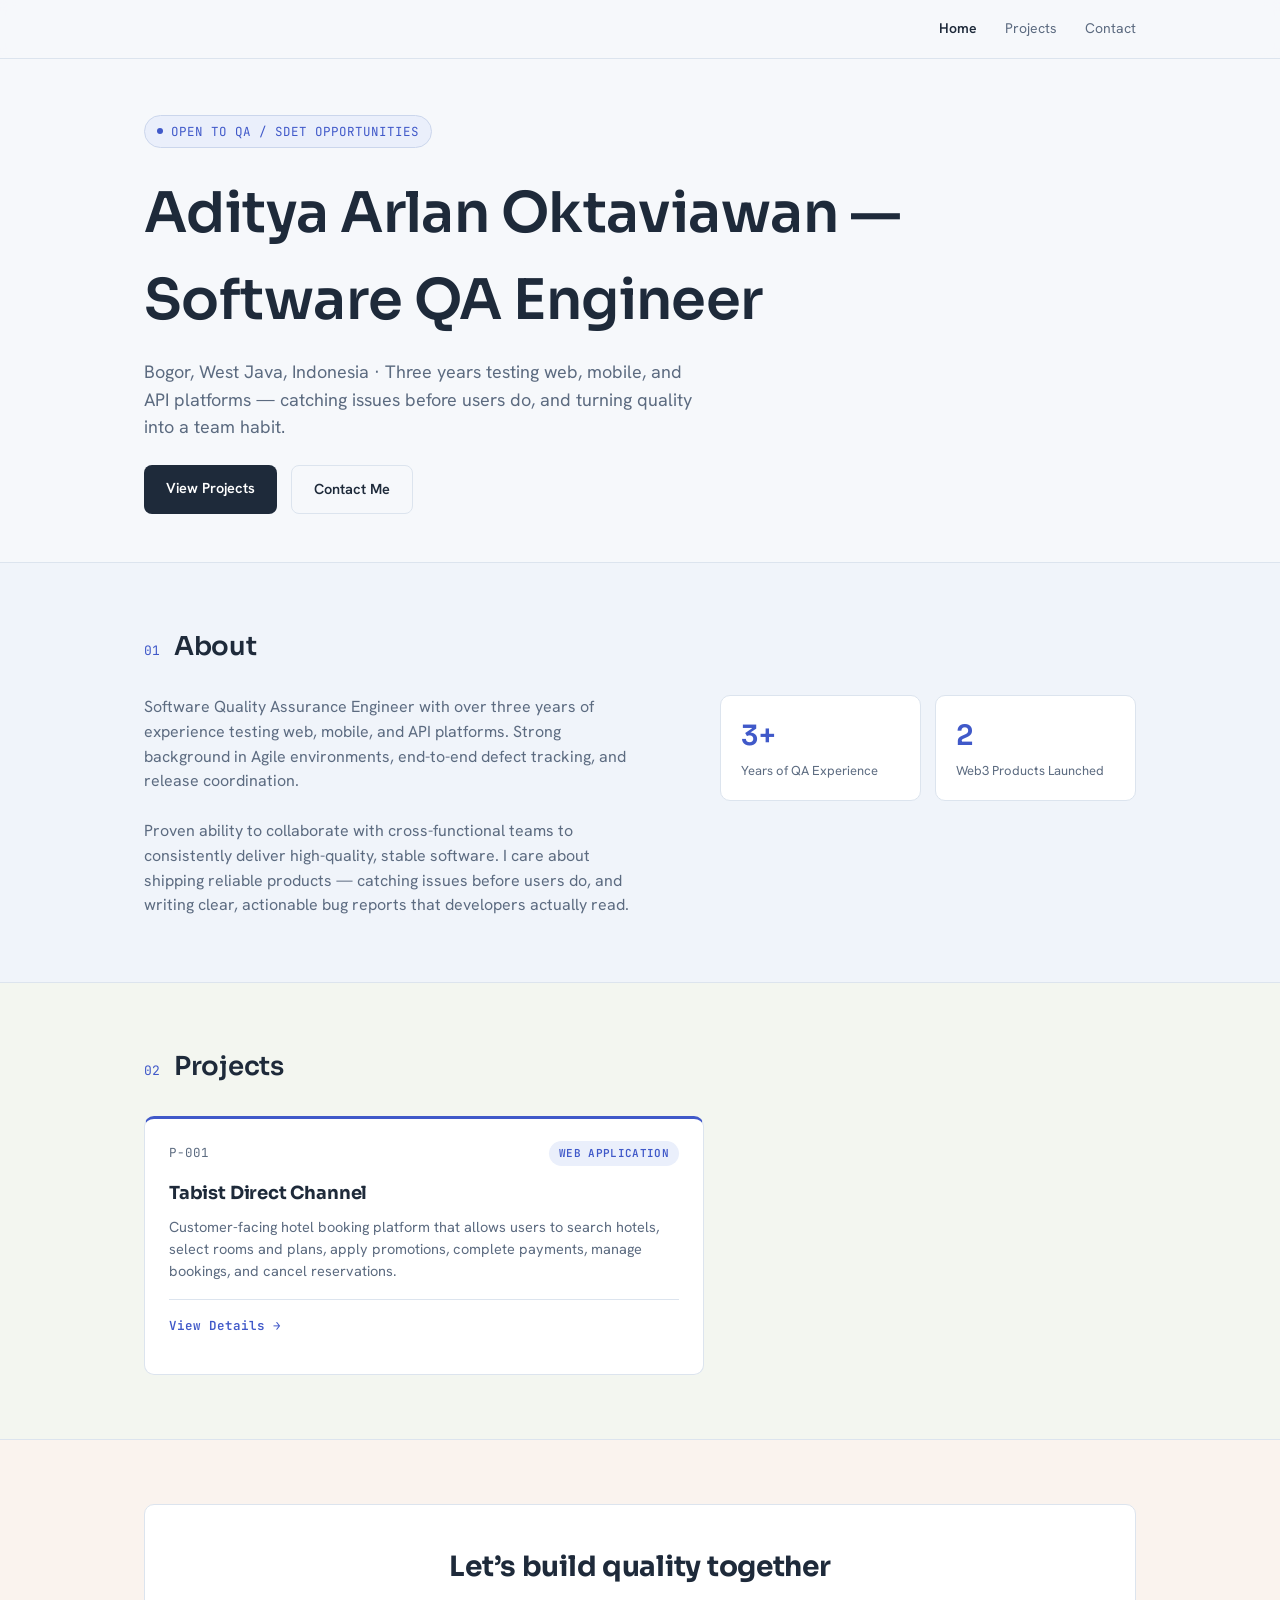
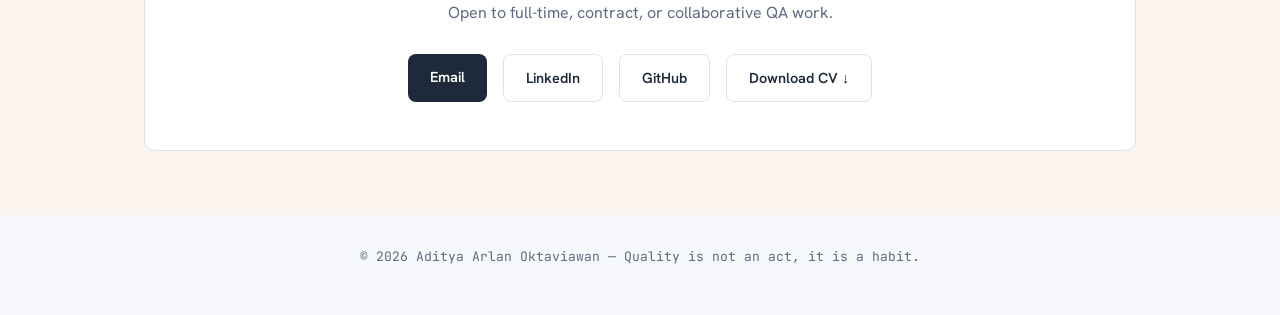
==== index.html @ cb13525e "initial portfolio qa" ====
<!DOCTYPE html>
<html lang="en">
<head>
  <meta charset="UTF-8" />
  <meta name="viewport" content="width=device-width, initial-scale=1.0" />
  <meta name="description" content="Software QA Engineer with 3+ years testing web, mobile, and API platforms. Explore my experience and quality case study — an end-to-end hotel booking platform." />
  <meta name="author" content="Aditya Arlan Oktaviawan" />
  <meta name="theme-color" content="#F6F8FB" />

  <!-- EDIT: replace with your real Vercel domain (or leave out the
       canonical/og:url lines below until you have one) -->
  <link rel="canonical" href="https://adityaarlan-qa.vercel.app/" />
  <link rel="icon" type="image/svg+xml" href="favicon.svg" />

  <title>Aditya Arlan Oktaviawan &mdash; Software QA Engineer</title>

  <!-- Open Graph (used when the link is shared on LinkedIn/WhatsApp etc.) -->
  <meta property="og:type" content="profile" />
  <meta property="og:title" content="Aditya Arlan Oktaviawan &mdash; Software QA Engineer" />
  <meta property="og:description" content="QA engineer with 3+ years testing web, mobile, and API platforms. View my experience and quality case study." />
  <meta property="og:url" content="https://adityaarlan-qa.vercel.app/" />
  <meta property="og:site_name" content="Aditya Arlan Oktaviawan" />

  <!-- Twitter card -->
  <meta name="twitter:card" content="summary" />
  <meta name="twitter:title" content="Aditya Arlan Oktaviawan &mdash; Software QA Engineer" />
  <meta name="twitter:description" content="QA engineer with 3+ years testing web, mobile, and API platforms. View my experience and quality case study." />

  <!-- Structured data: helps Google associate this site with my LinkedIn
       profile (knowledge panel). Keep "sameAs" in sync with the Contact links. -->
  <script type="application/ld+json">
  {
    "@context": "https://schema.org",
    "@type": "Person",
    "name": "Aditya Arlan Oktaviawan",
    "jobTitle": "Software QA Engineer",
    "email": "mailto:adityaarlan.work@gmail.com",
    "telephone": "+6285659610682",
    "url": "https://adityaarlan-qa.vercel.app/",
    "image": "favicon.svg",
    "address": {
      "@type": "PostalAddress",
      "addressLocality": "Bogor",
      "addressRegion": "West Java",
      "addressCountry": "ID"
    },
    "sameAs": [
      "https://linkedin.com/in/aditya-arlan-oktaviawan"
    ]
  }
  </script>

  <!-- Fonts: Sora (headings), Hanken Grotesk (body), JetBrains Mono (labels) -->
  <link rel="preconnect" href="https://fonts.googleapis.com" />
  <link rel="preconnect" href="https://fonts.gstatic.com" crossorigin />
  <link href="https://fonts.googleapis.com/css2?family=Sora:wght@400;500;600;700&family=Hanken+Grotesk:wght@400;500;600&family=JetBrains+Mono:wght@400;500;600&display=swap" rel="stylesheet" />

  <link rel="stylesheet" href="styles.css" />
</head>
<body>

  <!-- Skip link for keyboard users (first focusable element) -->
  <a href="#main" class="skip-link">Skip to content</a>

  <!-- ============================================================
       HEADER / NAV
       ============================================================ -->
  <header>
    <nav class="nav" aria-label="Primary">
      <button class="nav-toggle" id="navToggle" aria-label="Toggle menu" aria-expanded="false" aria-controls="navList">
        <span></span><span></span><span></span>
      </button>

      <ul class="nav-links" id="navList">
        <li><a href="index.html" aria-current="page">Home</a></li>
        <li><a href="index.html#projects">Projects</a></li>
        <li><a href="index.html#contact">Contact</a></li>
      </ul>
    </nav>
  </header>

  <main id="main">

    <!-- ============================================================
         HERO
         EDIT: replace tagline if you want to lead with something else
         ============================================================ -->
    <section class="hero">
      <div class="wrap">
        <span class="eyebrow">OPEN TO QA / SDET OPPORTUNITIES</span>
        <h1>Aditya Arlan Oktaviawan &mdash;<br>Software QA Engineer</h1>
        <p class="hero-sub">
          Bogor, West Java, Indonesia &middot; Three years testing web, mobile, and API platforms &mdash;
          catching issues before users do, and turning quality into a team habit.
        </p>
        <div class="hero-cta">
          <a href="#projects" class="btn btn-primary">View Projects</a>
          <a href="#contact" class="btn btn-ghost">Contact Me</a>
        </div>
      </div>
    </section>

    <!-- ============================================================
         ABOUT
         ============================================================ -->
    <section id="about">
      <div class="wrap">
        <div class="sec-head"><span class="sec-num mono">01</span><h2>About</h2></div>
        <div class="about-grid">
          <p>
            Software Quality Assurance Engineer with over three years of experience testing web, mobile, and
            API platforms. Strong background in Agile environments, end-to-end defect tracking, and release
            coordination.
            <br><br>
            Proven ability to collaborate with cross-functional teams to consistently deliver high-quality,
            stable software. I care about shipping reliable products &mdash; catching issues before users do,
            and writing clear, actionable bug reports that developers actually read.
          </p>
          <div class="stat-row">
            <div class="stat">
              <div class="num">3+</div>
              <div class="label">Years of QA Experience</div>
            </div>
            <div class="stat">
              <div class="num">2</div>
              <div class="label">Web3 Products Launched</div>
            </div>
          </div>
        </div>
      </div>
    </section>

    <!-- ============================================================
         PROJECTS
         EDIT: add a new project by copying an <article class="case">
         block. "View Details" on each card points to the page that
         carries the deeper evidence.
         ============================================================ -->
    <section id="projects">
      <div class="wrap">
        <div class="sec-head"><span class="sec-num mono">02</span><h2>Projects</h2></div>
        <div class="case-grid">

          <article class="case">
            <div class="case-top">
              <span class="case-id mono">P-001</span>
              <span class="badge">WEB APPLICATION</span>
            </div>
            <h3>Tabist Direct Channel</h3>
            <p>Customer-facing hotel booking platform that allows users to search hotels, select rooms and plans, apply promotions, complete payments, manage bookings, and cancel reservations.</p>
            <p class="case-cta"><a href="direct-channel.html">View Details &rarr;</a></p>
          </article>

        </div>
      </div>
    </section>

    <!-- ============================================================
         CONTACT
         EDIT: replace the GitHub placeholder with your real profile.
         Add a resume file (resume.pdf in the project root) and it
         will show up as the "Download CV" link automatically.
         ============================================================ -->
    <section id="contact">
      <div class="wrap">
        <div class="contact-box">
          <h2>Let&rsquo;s build quality together</h2>
          <p>Open to full-time, contract, or collaborative QA work.</p>
          <div class="contact-links">
            <a href="mailto:adityaarlan.work@gmail.com" class="btn btn-primary">Email</a>
            <a href="https://linkedin.com/in/aditya-arlan-oktaviawan" class="btn btn-ghost" target="_blank" rel="noopener noreferrer">LinkedIn</a>
            <!-- EDIT: your real GitHub handle -->
            <a href="https://github.com/oktaviawanarlan-dev" class="btn btn-ghost" target="_blank" rel="noopener noreferrer">GitHub</a>
            <!-- Download CV: place your resume as "resume.pdf" in the project root -->
            <a href="resume.pdf" class="btn btn-ghost" download>Download CV &darr;</a>
          </div>
        </div>
      </div>
    </section>

  </main>

  <!-- ============================================================
       FOOTER
       TODO: update the name in the copyright line
       ============================================================ -->
  <footer>
    &copy; <span id="year">2026</span> Aditya Arlan Oktaviawan &mdash; Quality is not an act, it is a habit.
  </footer>

  <script src="script.js"></script>
</body>
</html>
---- styles.css ----
/* ============================================================
   Portfolio — Software QA Engineer
   DESIGN TOKENS
   Light, warm "qa log" aesthetic. To change the whole look, edit
   just the variables below. --accent / --accent2 / --accent3 are
   the three rotating accent colors.
   ============================================================ */
:root {
  --bg: #F6F8FB;          /* page background        */
  --bg-panel: #F0F4FA;    /* alternating section 1  */
  --bg-panel2: #F3F6F0;   /* alternating section 2  */
  --bg-panel3: #FAF3EE;   /* alternating section 3  */
  --ink: #1E2A3A;         /* primary text           */
  --ink-soft: #5C6B80;    /* secondary text         */
  --line: #DCE4EE;        /* hairline borders       */
  --accent: #4059C9;
  --accent-soft: #EAEFFB;
  --accent2: #0E8F6C;
  --accent2-soft: #E4F4EC;
  --accent3: #D97A3D;
  --accent3-soft: #FCEFE3;
  --radius: 10px;
  --max: 1040px;
}

* { box-sizing: border-box; margin: 0; padding: 0; }

html { scroll-behavior: smooth; }

/* Anchor offset so the sticky header doesn't cover section headings */
section[id] { scroll-margin-top: 76px; }

body {
  background: var(--bg);
  color: var(--ink);
  font-family: 'Hanken Grotesk', system-ui, -apple-system, 'Segoe UI', sans-serif;
  line-height: 1.55;
  -webkit-font-smoothing: antialiased;
}

h1, h2, h3 { font-family: 'Sora', 'Hanken Grotesk', sans-serif; letter-spacing: -0.01em; }

.mono {
  font-family: 'JetBrains Mono', ui-monospace, monospace;
}

a { color: inherit; }

.wrap {
  max-width: var(--max);
  margin: 0 auto;
  padding: 0 24px;
}

section { padding: 64px 0; }
section + section { border-top: 1px solid var(--line); }

/* Rotating panel backgrounds for each section, in order */
main > section:nth-of-type(2) { background: var(--bg-panel); }
main > section:nth-of-type(3) { background: var(--bg-panel2); }
main > section:nth-of-type(4) { background: var(--bg-panel3); }
main > section:nth-of-type(5) { background: var(--bg-panel); }
main > section:nth-of-type(6) { background: var(--bg-panel2); }

@media (max-width: 640px) {
  section { padding: 48px 0; }
  .wrap { padding: 0 20px; }
}

/* Visible focus ring for keyboard users */
:focus-visible {
  outline: 2px solid var(--accent);
  outline-offset: 2px;
}

/* Skip-to-content link — visually hidden until focused */
.skip-link {
  position: absolute;
  left: -9999px;
  top: 0;
  background: var(--ink);
  color: #fff;
  font-weight: 600;
  padding: 10px 18px;
  border-radius: 0 0 8px 0;
  z-index: 200;
}
.skip-link:focus { left: 0; text-decoration: none; }

/* ============================================================
   HEADER / NAV
   ============================================================ */
header {
  position: sticky;
  top: 0;
  z-index: 20;
  background: rgba(246, 248, 251, 0.88);
  backdrop-filter: blur(8px);
  border-bottom: 1px solid var(--line);
}

.nav {
  display: flex;
  align-items: center;
  justify-content: space-between;
  padding: 18px 24px;
  max-width: var(--max);
  margin: 0 auto;
  position: relative;
}

.nav-links {
  display: flex;
  list-style: none;
  margin: 0;
  margin-left: auto;
  padding: 0;
  font-size: 14px;
}
.nav-links li { margin-left: 28px; }
.nav-links li:first-child { margin-left: 0; }
.nav-links a {
  text-decoration: none;
  color: var(--ink-soft);
  transition: color 0.15s ease;
}
.nav-links a:hover, .nav-links a:focus-visible { color: var(--ink); }
.nav-links a[aria-current="page"] {
  color: var(--ink);
  font-weight: 600;
}

/* Mobile hamburger (hidden on desktop) */
.nav-toggle {
  display: none;
  flex-direction: column;
  justify-content: center;
  align-items: center;
  gap: 5px;
  width: 44px;
  height: 44px;
  background: none;
  border: 1px solid var(--line);
  border-radius: 8px;
  cursor: pointer;
  padding: 0;
}
.nav-toggle span {
  width: 22px;
  height: 2px;
  background: var(--ink);
  transition: transform 0.25s ease, opacity 0.25s ease;
}
.nav-toggle[aria-expanded="true"] span:nth-child(1) { transform: translateY(7px) rotate(45deg); }
.nav-toggle[aria-expanded="true"] span:nth-child(2) { opacity: 0; }
.nav-toggle[aria-expanded="true"] span:nth-child(3) { transform: translateY(-7px) rotate(-45deg); }

@media (max-width: 640px) {
  .nav-toggle { display: flex; }
  .nav-links {
    display: none;
    position: absolute;
    top: 100%;
    left: 0;
    right: 0;
    flex-direction: column;
    gap: 0;
    background: var(--bg);
    border-bottom: 1px solid var(--line);
    padding: 8px 24px 16px;
  }
  .nav-links.open { display: flex; }
  .nav-links li { margin: 0; }
  .nav-links a { display: block; padding: 12px 0; }
}

/* ============================================================
   HERO
   ============================================================ */
.hero { padding: 56px 0 48px; }

.eyebrow {
  display: inline-flex;
  align-items: center;
  font-family: 'JetBrains Mono', monospace;
  font-size: 12.5px;
  color: var(--accent);
  background: var(--accent-soft);
  border: 1px solid #CBD6EC;
  padding: 6px 12px;
  border-radius: 100px;
  margin-bottom: 22px;
}
.eyebrow::before {
  content: "";
  width: 6px;
  height: 6px;
  background: var(--accent);
  border-radius: 50%;
  display: inline-block;
  margin-right: 8px;
}

.hero h1 {
  font-size: clamp(34px, 5.2vw, 56px);
  font-weight: 600;
  max-width: 18ch;
}

.hero-sub {
  color: var(--ink-soft);
  font-size: 18px;
  max-width: 56ch;
  margin-top: 14px;
}

.hero-cta {
  display: flex;
  margin-top: 24px;
  flex-wrap: wrap;
}
.hero-cta .btn { margin-right: 14px; }
.hero-cta .btn:last-child { margin-right: 0; }

/* Buttons */
.btn {
  font-family: 'Hanken Grotesk', sans-serif;
  font-size: 14.5px;
  font-weight: 600;
  padding: 12px 22px;
  border-radius: 8px;
  text-decoration: none;
  display: inline-block;
  transition: transform 0.15s ease, background 0.15s ease;
}
.btn-primary { background: var(--ink); color: #fff; }
.btn-primary:hover { transform: translateY(-1px); background: #33455C; }
.btn-ghost { border: 1px solid var(--line); color: var(--ink); background: transparent; }
.btn-ghost:hover { transform: translateY(-1px); border-color: var(--ink); }

/* ============================================================
   SECTION HEADS
   ============================================================ */
.sec-head {
  display: flex;
  align-items: baseline;
  margin-bottom: 28px;
}
.sec-num {
  font-family: 'JetBrains Mono', monospace;
  color: var(--accent);
  font-size: 13px;
  margin-right: 14px;
}
.sec-head h2 { font-size: 26px; font-weight: 600; }

/* ============================================================
   SUB-PAGE PAGE HEADS (Projects / Direct Channel / QA Artifacts)
   ============================================================ */
.section-head {
  padding: 56px 0 48px;
}
.section-head .sec-num {
  display: block;
  margin: 0 0 10px;
}
.section-head h1 {
  font-size: clamp(34px, 5.2vw, 52px);
  font-weight: 600;
  max-width: 22ch;
}
.section-head-sub {
  color: var(--ink-soft);
  font-size: 18px;
  max-width: 60ch;
  margin-top: 14px;
}

.breadcrumb {
  font-size: 12.5px;
  color: var(--ink-soft);
  margin-bottom: 22px;
}
.breadcrumb a {
  color: var(--accent);
  text-decoration: none;
}
.breadcrumb a:hover { text-decoration: underline; }

/* CTA link at the bottom of a project card */
.case-cta { margin: 16px 0 0; padding-top: 14px; border-top: 1px solid var(--line); }
.case-cta a {
  font-family: 'JetBrains Mono', monospace;
  font-size: 12.5px;
  font-weight: 600;
  color: var(--accent);
  text-decoration: none;
}
.case-cta a:hover { text-decoration: underline; }

/* ============================================================
   ABOUT
   ============================================================ */
.about-grid {
  display: grid;
  grid-template-columns: 1.3fr 1fr;
  gap: 36px;
  align-items: start;
}
.about-grid p {
  color: var(--ink-soft);
  font-size: 16px;
  max-width: 56ch;
}

.stat-row {
  display: grid;
  grid-template-columns: 1fr 1fr;
  gap: 14px;
}
.stat {
  border: 1px solid var(--line);
  border-radius: var(--radius);
  padding: 18px 20px;
  background: #fff;
}
.stat .num {
  font-family: 'Sora', sans-serif;
  font-size: 28px;
  font-weight: 600;
  color: var(--accent);
}
.stat .label { color: var(--ink-soft); font-size: 13px; margin-top: 4px; }

@media (max-width: 760px) {
  .about-grid { grid-template-columns: 1fr; }
  .bug-grid { grid-template-columns: 1fr; }
  .tools-grid { grid-template-columns: 1fr; }
}

/* ============================================================
   SKILLS (coverage report)
   ============================================================ */
.coverage {
  border: 1px solid var(--line);
  border-radius: var(--radius);
  background: #fff;
  overflow: hidden;
}
.coverage-row {
  display: flex;
  justify-content: space-between;
  align-items: center;
  padding: 16px 24px;
  border-bottom: 1px solid var(--line);
  border-left: 3px solid var(--accent);
  flex-wrap: wrap;
  gap: 8px;
}
.coverage-row:last-child { border-bottom: none; }
.coverage-row:nth-child(2) { border-left-color: var(--accent2); }
.coverage-row:nth-child(3) { border-left-color: var(--accent3); }
.coverage-row:nth-child(4) { border-left-color: var(--accent2); }
.coverage-row:nth-child(5) { border-left-color: var(--accent3); }

.coverage-cat {
  font-weight: 600;
  font-size: 15px;
  min-width: 200px;
  margin-right: 16px;
}
.coverage-cat .mono {
  display: block;
  color: var(--ink-soft);
  font-weight: 400;
  font-size: 12px;
  margin-top: 3px;
}

.tag-list { display: flex; flex-wrap: wrap; }
.tag {
  font-family: 'JetBrains Mono', monospace;
  font-size: 12.5px;
  padding: 6px 11px;
  border-radius: 6px;
  background: var(--bg-panel);
  border: 1px solid var(--line);
  color: var(--ink);
  margin: 0 8px 8px 0;
}

/* ============================================================
   PROJECTS / TEST ARTIFACTS (test case log)
   ============================================================ */
.projects-intro {
  color: var(--ink-soft);
  max-width: 640px;
  margin: -12px 0 24px;
}

.case-grid {
  display: grid;
  grid-template-columns: repeat(2, 1fr);
  gap: 14px;
}
@media (max-width: 760px) {
  .case-grid { grid-template-columns: 1fr; }
}

/* Home-page Projects section: with only a few cards, don't stretch them
   across the full 2-column grid — cap the container so a single card
   reads as an intentional feature card instead of a half-empty row. */
#projects .case-grid {
  grid-template-columns: 1fr;
  max-width: 560px;
}

.case {
  border: 1px solid var(--line);
  border-top: 3px solid var(--accent);
  border-radius: var(--radius);
  background: #fff;
  padding: 22px 24px;
  transition: border-color 0.15s ease, transform 0.15s ease;
}
.case:nth-of-type(3n+2) { border-top-color: var(--accent2); }
.case:nth-of-type(3n+3) { border-top-color: var(--accent3); }
.case:hover { border-color: var(--line); border-top-color: var(--accent); transform: translateY(-2px); }
.case:nth-of-type(3n+2):hover { border-top-color: var(--accent2); }
.case:nth-of-type(3n+3):hover { border-top-color: var(--accent3); }

.case-top {
  display: flex;
  justify-content: space-between;
  align-items: center;
  margin-bottom: 14px;
}
.case-id {
  font-family: 'JetBrains Mono', monospace;
  font-size: 12.5px;
  color: var(--ink-soft);
}

.badge {
  font-family: 'JetBrains Mono', monospace;
  font-size: 11px;
  font-weight: 600;
  letter-spacing: 0.03em;
  padding: 4px 10px;
  border-radius: 100px;
  background: var(--accent-soft);
  color: var(--accent);
}
.case:nth-of-type(3n+2) .badge { background: var(--accent2-soft); color: var(--accent2); }
.case:nth-of-type(3n+3) .badge { background: var(--accent3-soft); color: var(--accent3); }

.case h3 { font-size: 18px; margin-bottom: 8px; }
.case p { color: var(--ink-soft); font-size: 14.5px; margin: 0 0 16px; }

.case-media {
  position: relative;
  display: block;
  margin: 0 0 18px;
  border: 1px solid var(--line);
  border-radius: calc(var(--radius) - 4px);
  overflow: hidden;
  background: #fff;
}
.case-media img {
  display: block;
  width: 100%;
  height: 178px;
  object-fit: cover;
  object-position: top;
  transition: transform 0.3s ease;
}
.case-media:hover img { transform: scale(1.03); }
.case-media-hint {
  position: absolute;
  right: 10px;
  bottom: 10px;
  font-size: 11px;
  padding: 5px 9px;
  border-radius: 6px;
  background: rgba(15, 23, 42, 0.78);
  color: #fff;
  opacity: 0;
  transition: opacity 0.2s ease;
}
.case-media:hover .case-media-hint,
.case-media:focus-visible .case-media-hint { opacity: 1; }

.case-details {
  margin-top: 4px;
  font-size: 13px;
}
.case-details summary {
  font-family: 'JetBrains Mono', monospace;
  font-size: 12.5px;
  font-weight: 600;
  color: var(--accent);
  cursor: pointer;
  user-select: none;
}
.case:nth-of-type(3n+2) .case-details summary { color: var(--accent2); }
.case:nth-of-type(3n+3) .case-details summary { color: var(--accent3); }
.case-details summary:hover { text-decoration: underline; }

.case-meta {
  display: grid;
  gap: 10px;
  margin: 14px 0 0;
  padding-top: 14px;
  border-top: 1px solid var(--line);
}
.case-meta > div {
  display: grid;
  grid-template-columns: 110px 1fr;
  gap: 12px;
  font-size: 13.5px;
}
.case-meta dt { color: var(--ink); font-weight: 600; }
.case-meta dd { color: var(--ink-soft); margin: 0; }

/* ============================================================
   PROJECT DETAIL — case study page
   ============================================================ */
.sec-sub {
  color: var(--ink-soft);
  font-size: 15px;
  max-width: 64ch;
  margin-bottom: 22px;
  margin-top: -10px;
}

/* Right-hand "fact box" on the Overview section */
.about-fact-box {
  border: 1px solid var(--line);
  border-radius: var(--radius);
  background: #fff;
  padding: 20px 22px;
}
.about-fact-box > .mono {
  font-size: 11.5px;
  letter-spacing: 0.06em;
  color: var(--ink-soft);
  margin-bottom: 8px;
  display: block;
}
.about-fact-box > .mono:not(:first-child) { margin-top: 18px; }
.about-facts {
  list-style: none;
  display: grid;
  gap: 6px;
  margin: 0;
  padding: 0;
}
.about-facts li {
  color: var(--ink);
  font-size: 14.5px;
  padding-left: 18px;
  position: relative;
}
.about-facts li::before {
  content: "";
  position: absolute;
  left: 2px;
  top: 9px;
  width: 6px;
  height: 6px;
  border-radius: 50%;
  background: var(--accent);
}

/* Tables (scenarios, bug case study) */
.tbl-wrap { overflow-x: auto; }
.tbl {
  width: 100%;
  border-collapse: collapse;
  background: #fff;
  border: 1px solid var(--line);
  border-radius: var(--radius);
  font-size: 14.5px;
}
.tbl th, .tbl td {
  text-align: left;
  padding: 13px 18px;
  border-bottom: 1px solid var(--line);
  vertical-align: top;
}
.tbl th {
  font-family: 'JetBrains Mono', monospace;
  font-size: 12px;
  letter-spacing: 0.04em;
  text-transform: uppercase;
  color: var(--ink-soft);
  background: var(--bg-panel);
}
.tbl tbody tr:last-child td { border-bottom: none; }
.tbl tbody td:first-child { font-weight: 600; }

/* Bug case study — 4-step grid */
.bug-grid {
  display: grid;
  grid-template-columns: repeat(2, 1fr);
  gap: 14px;
}
.bug-step {
  border: 1px solid var(--line);
  border-top: 3px solid var(--accent);
  border-radius: var(--radius);
  background: #fff;
  padding: 20px 22px;
}
.bug-step:nth-child(2) { border-top-color: var(--accent2); }
.bug-step:nth-child(3) { border-top-color: var(--accent3); }
.bug-step:nth-child(4) { border-top-color: var(--accent2); }
.bug-step h3 { font-size: 15px; margin-bottom: 8px; }
.bug-step h3 .mono {
  font-size: 11.5px;
  font-weight: 600;
  color: var(--ink-soft);
  display: block;
  margin-bottom: 2px;
}
.bug-step p { color: var(--ink-soft); font-size: 14px; margin: 0; }

/* Bug case study — case cards with 4-row table */
.bug-case {
  border: 1px solid var(--line);
  border-top: 3px solid var(--accent);
  border-radius: var(--radius);
  background: #fff;
  overflow: hidden;
  margin-bottom: 18px;
}
.bug-case:nth-of-type(2) { border-top-color: var(--accent2); }
.bug-case-head {
  padding: 20px 22px 4px;
}
.bug-case-head .mono {
  font-size: 11.5px;
  font-weight: 600;
  color: var(--ink-soft);
  display: block;
  margin-bottom: 3px;
}
.bug-case-head h3 {
  font-size: 17px;
  margin: 0;
}
.bug-case .tbl-wrap { overflow: visible; margin-top: 14px; }
.bug-case .tbl {
  border: none;
  border-radius: 0;
  background: transparent;
}
.bug-case .tbl th, .bug-case .tbl td { padding: 12px 22px; }
.bug-case .tbl th[scope="row"] {
  width: 170px;
  text-transform: none;
  letter-spacing: 0;
  background: transparent;
  color: var(--ink);
  font-weight: 600;
}
@media (max-width: 760px) {
  .bug-case .tbl th[scope="row"] { width: 92px; padding: 11px 16px; }
  .bug-case .tbl th, .bug-case .tbl td { padding: 11px 16px; }
}
.bug-tags { padding: 4px 22px 20px; }
.bug-close {
  color: var(--ink-soft);
  font-size: 14.5px;
  max-width: 760px;
  background: var(--bg-panel);
  border: 1px solid var(--line);
  border-left: 3px solid var(--accent);
  border-radius: var(--radius);
  padding: 14px 18px;
  margin-top: 18px;
}

/* Template / placeholder note */
.note {
  margin-top: 18px;
  font-size: 13.5px;
  color: var(--ink-soft);
  background: var(--bg-panel);
  border: 1px dashed var(--line);
  border-radius: var(--radius);
  padding: 14px 18px;
}

/* ============================================================
   EXPERIENCE / EDUCATION (timeline)
   ============================================================ */
.timeline {
  border-left: 2px solid var(--line);
  padding-left: 28px;
  display: flex;
  flex-direction: column;
}
.tl-item { position: relative; margin-top: 20px; }
.tl-item:first-child { margin-top: 0; }
.tl-item::before {
  content: "";
  position: absolute;
  left: -33px;
  top: 4px;
  width: 8px;
  height: 8px;
  border-radius: 50%;
  background: var(--accent);
}
.tl-item:nth-child(2)::before { background: var(--accent2); }
.tl-item:nth-child(3)::before { background: var(--accent3); }

.tl-period {
  font-family: 'JetBrains Mono', monospace;
  font-size: 12.5px;
  color: var(--accent);
  margin-bottom: 6px;
  display: block;
}
.tl-item:nth-child(2) .tl-period { color: var(--accent2); }
.tl-item:nth-child(3) .tl-period { color: var(--accent3); }

.tl-item h3 { font-size: 17px; margin-bottom: 6px; }
.tl-item p { color: var(--ink-soft); font-size: 14.5px; max-width: 60ch; margin: 0; }
.tl-item ul {
  list-style: none;
  margin: 8px 0 0;
  display: grid;
  gap: 6px;
}
.tl-item li {
  color: var(--ink-soft);
  font-size: 14.5px;
  max-width: 60ch;
  padding-left: 18px;
  position: relative;
}
.tl-item li::before {
  content: "";
  position: absolute;
  left: 2px;
  top: 8px;
  width: 6px;
  height: 6px;
  border-radius: 50%;
  background: var(--line);
}

/* ============================================================
   CONTACT
   ============================================================ */
.contact-box {
  border: 1px solid var(--line);
  border-radius: var(--radius);
  background: #fff;
  padding: 40px;
  text-align: center;
}
.contact-box h2 { font-size: 28px; margin-bottom: 12px; }
.contact-box p {
  color: var(--ink-soft);
  max-width: 44ch;
  margin: 0 auto 28px;
}
.contact-links {
  display: flex;
  justify-content: center;
  flex-wrap: wrap;
}
.contact-links .btn { margin: 0 8px 8px; }

/* ============================================================
   FOOTER
   ============================================================ */
footer {
  padding: 32px 0 48px;
  text-align: center;
  color: var(--ink-soft);
  font-size: 13px;
  font-family: 'JetBrains Mono', monospace;
}

/* ============================================================
   RESPONSIVE / MOTION
   ============================================================ */
@media (max-width: 640px) {
  .contact-box { padding: 32px 20px; }
  .coverage-cat { min-width: 100%; }
  .tbl th, .tbl td { padding: 11px 14px; }
}

/* Utility for reduced-motion users */
@media (prefers-reduced-motion: reduce) {
  html { scroll-behavior: auto; }
  * { transition: none !important; }
}
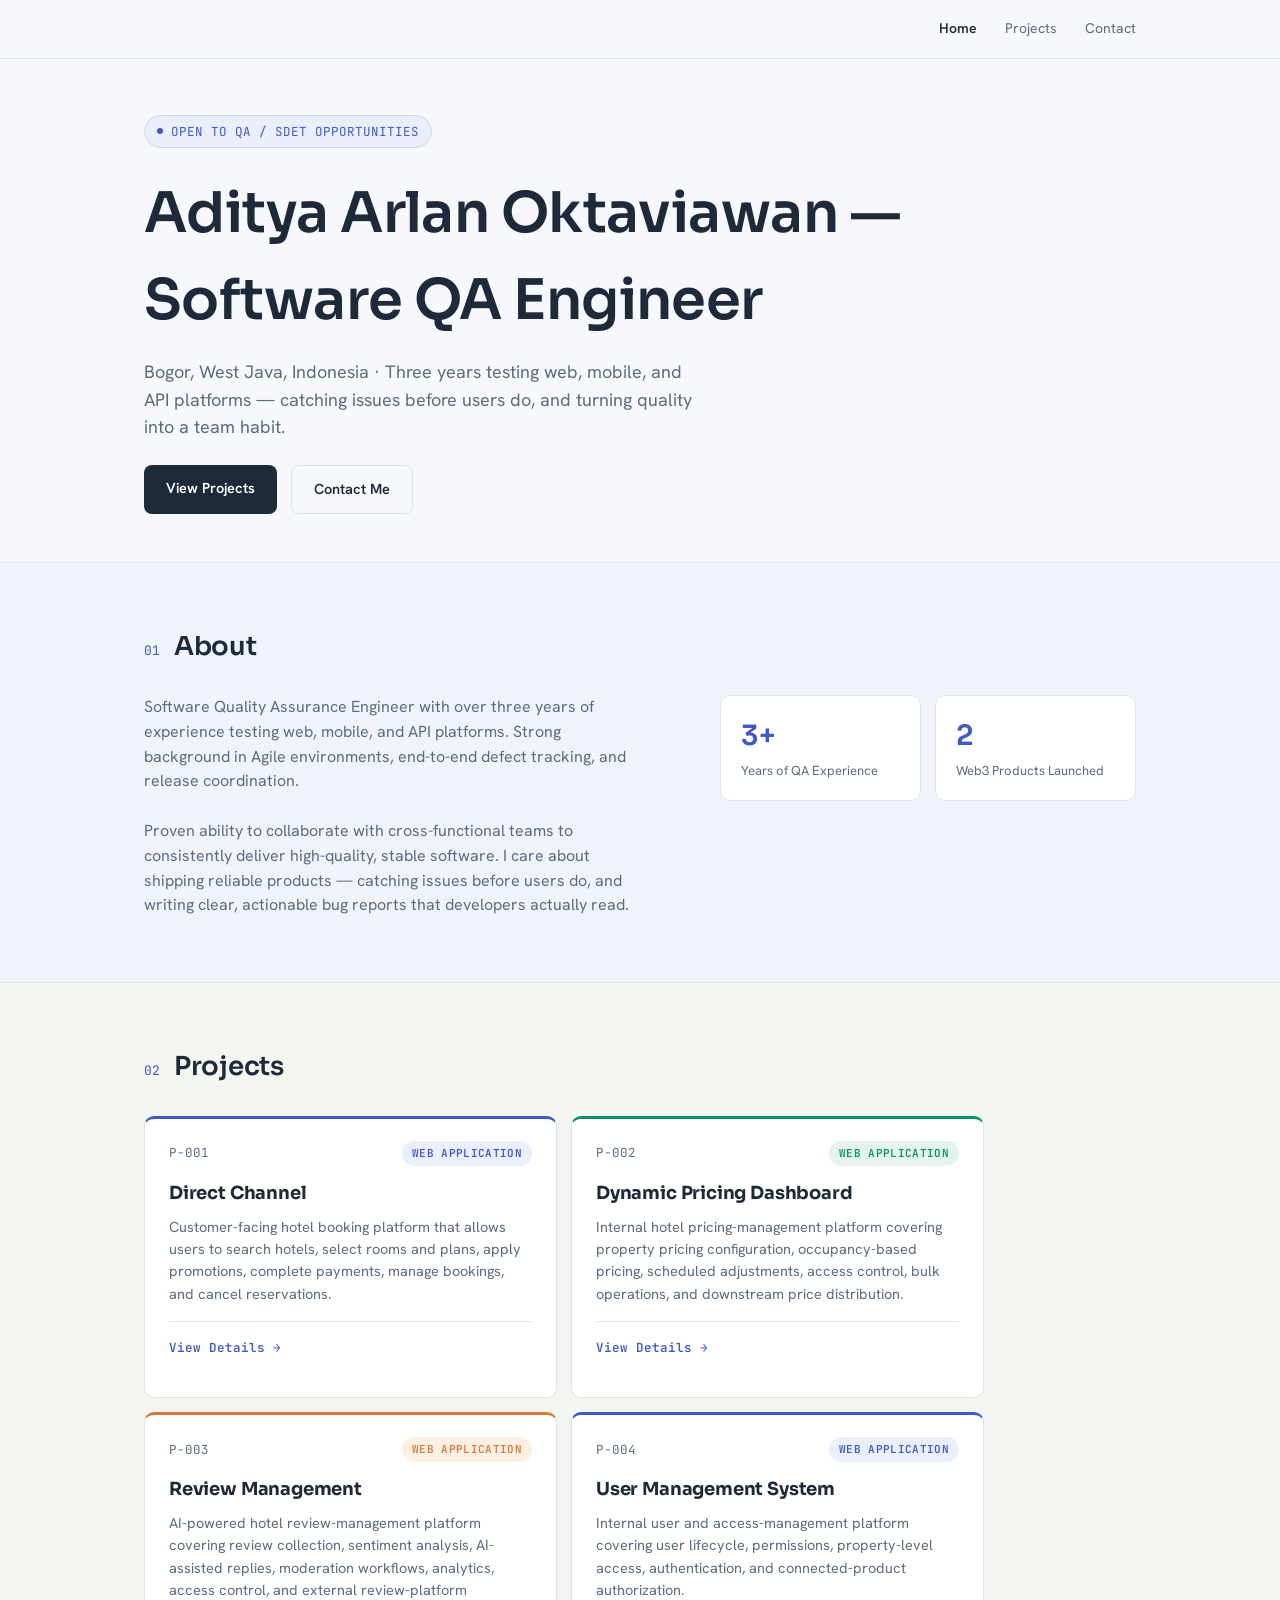
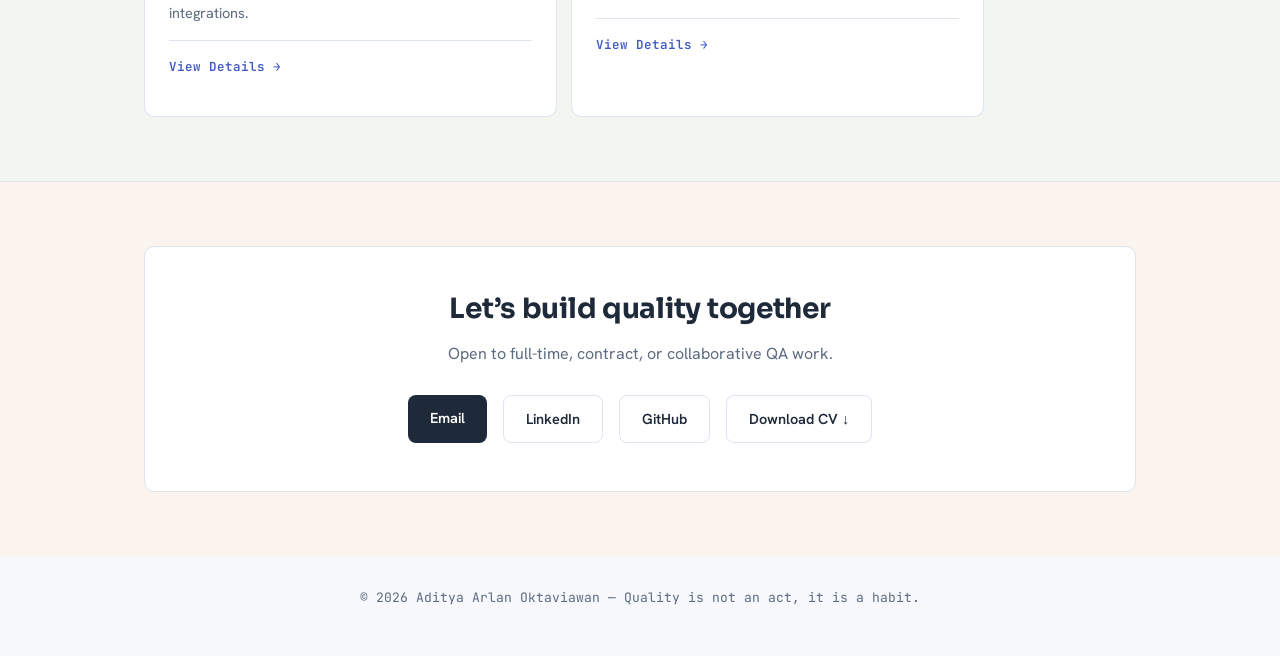
==== commit 0d95d44e: "Update portfolio Project" ====
--- a/index.html
+++ b/index.html
@@ -146,9 +146,39 @@
               <span class="case-id mono">P-001</span>
               <span class="badge">WEB APPLICATION</span>
             </div>
-            <h3>Tabist Direct Channel</h3>
+            <h3>Direct Channel</h3>
             <p>Customer-facing hotel booking platform that allows users to search hotels, select rooms and plans, apply promotions, complete payments, manage bookings, and cancel reservations.</p>
             <p class="case-cta"><a href="direct-channel.html">View Details &rarr;</a></p>
+          </article>
+
+          <article class="case">
+            <div class="case-top">
+              <span class="case-id mono">P-002</span>
+              <span class="badge">WEB APPLICATION</span>
+            </div>
+            <h3>Dynamic Pricing Dashboard</h3>
+            <p>Internal hotel pricing-management platform covering property pricing configuration, occupancy-based pricing, scheduled adjustments, access control, bulk operations, and downstream price distribution.</p>
+            <p class="case-cta"><a href="dynamic-pricing-dashboard.html">View Details &rarr;</a></p>
+          </article>
+
+          <article class="case">
+            <div class="case-top">
+              <span class="case-id mono">P-003</span>
+              <span class="badge">WEB APPLICATION</span>
+            </div>
+            <h3>Review Management</h3>
+            <p>AI-powered hotel review-management platform covering review collection, sentiment analysis, AI-assisted replies, moderation workflows, analytics, access control, and external review-platform integrations.</p>
+            <p class="case-cta"><a href="review-management.html">View Details &rarr;</a></p>
+          </article>
+
+          <article class="case">
+            <div class="case-top">
+              <span class="case-id mono">P-004</span>
+              <span class="badge">WEB APPLICATION</span>
+            </div>
+            <h3>User Management System</h3>
+            <p>Internal user and access-management platform covering user lifecycle, permissions, property-level access, authentication, and connected-product authorization.</p>
+            <p class="case-cta"><a href="identity-access-management.html">View Details &rarr;</a></p>
           </article>
 
         </div>
--- a/styles.css
+++ b/styles.css
@@ -407,12 +407,11 @@
   .case-grid { grid-template-columns: 1fr; }
 }
 
-/* Home-page Projects section: with only a few cards, don't stretch them
-   across the full 2-column grid — cap the container so a single card
-   reads as an intentional feature card instead of a half-empty row. */
+/* Home-page Projects section: two-up grid so cards read P001/P002 on the
+   first row and P003/P004 on the second. */
 #projects .case-grid {
-  grid-template-columns: 1fr;
-  max-width: 560px;
+  grid-template-columns: repeat(2, 1fr);
+  max-width: 840px;
 }
 
 .case {
@@ -668,6 +667,18 @@
   .bug-case .tbl th[scope="row"] { width: 92px; padding: 11px 16px; }
   .bug-case .tbl th, .bug-case .tbl td { padding: 11px 16px; }
 }
+.inline-flow {
+  display: inline-block;
+  font-family: 'JetBrains Mono', monospace;
+  font-size: 12.5px;
+  color: var(--ink);
+  background: var(--bg-panel);
+  border: 1px solid var(--line);
+  border-radius: var(--radius);
+  padding: 8px 12px;
+  margin-top: 8px;
+  line-height: 1.7;
+}
 .bug-tags { padding: 4px 22px 20px; }
 .bug-close {
   color: var(--ink-soft);
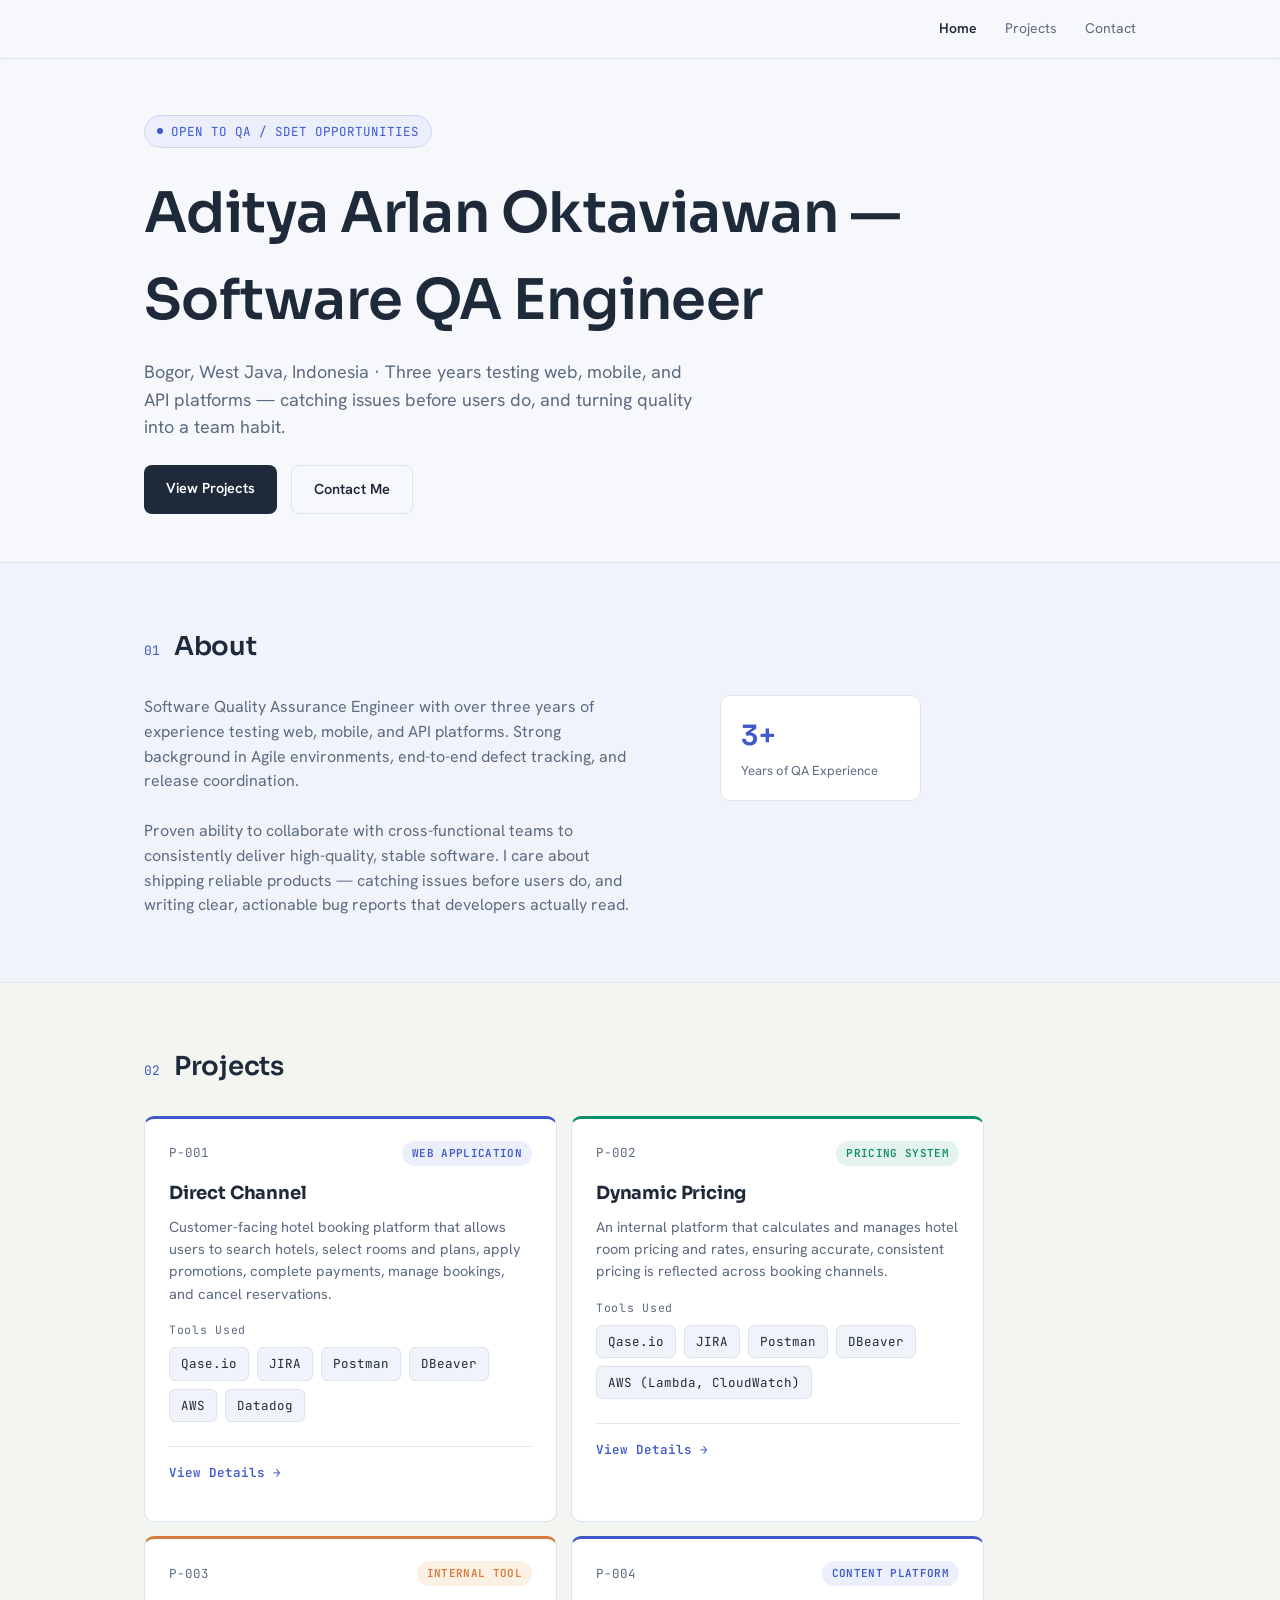
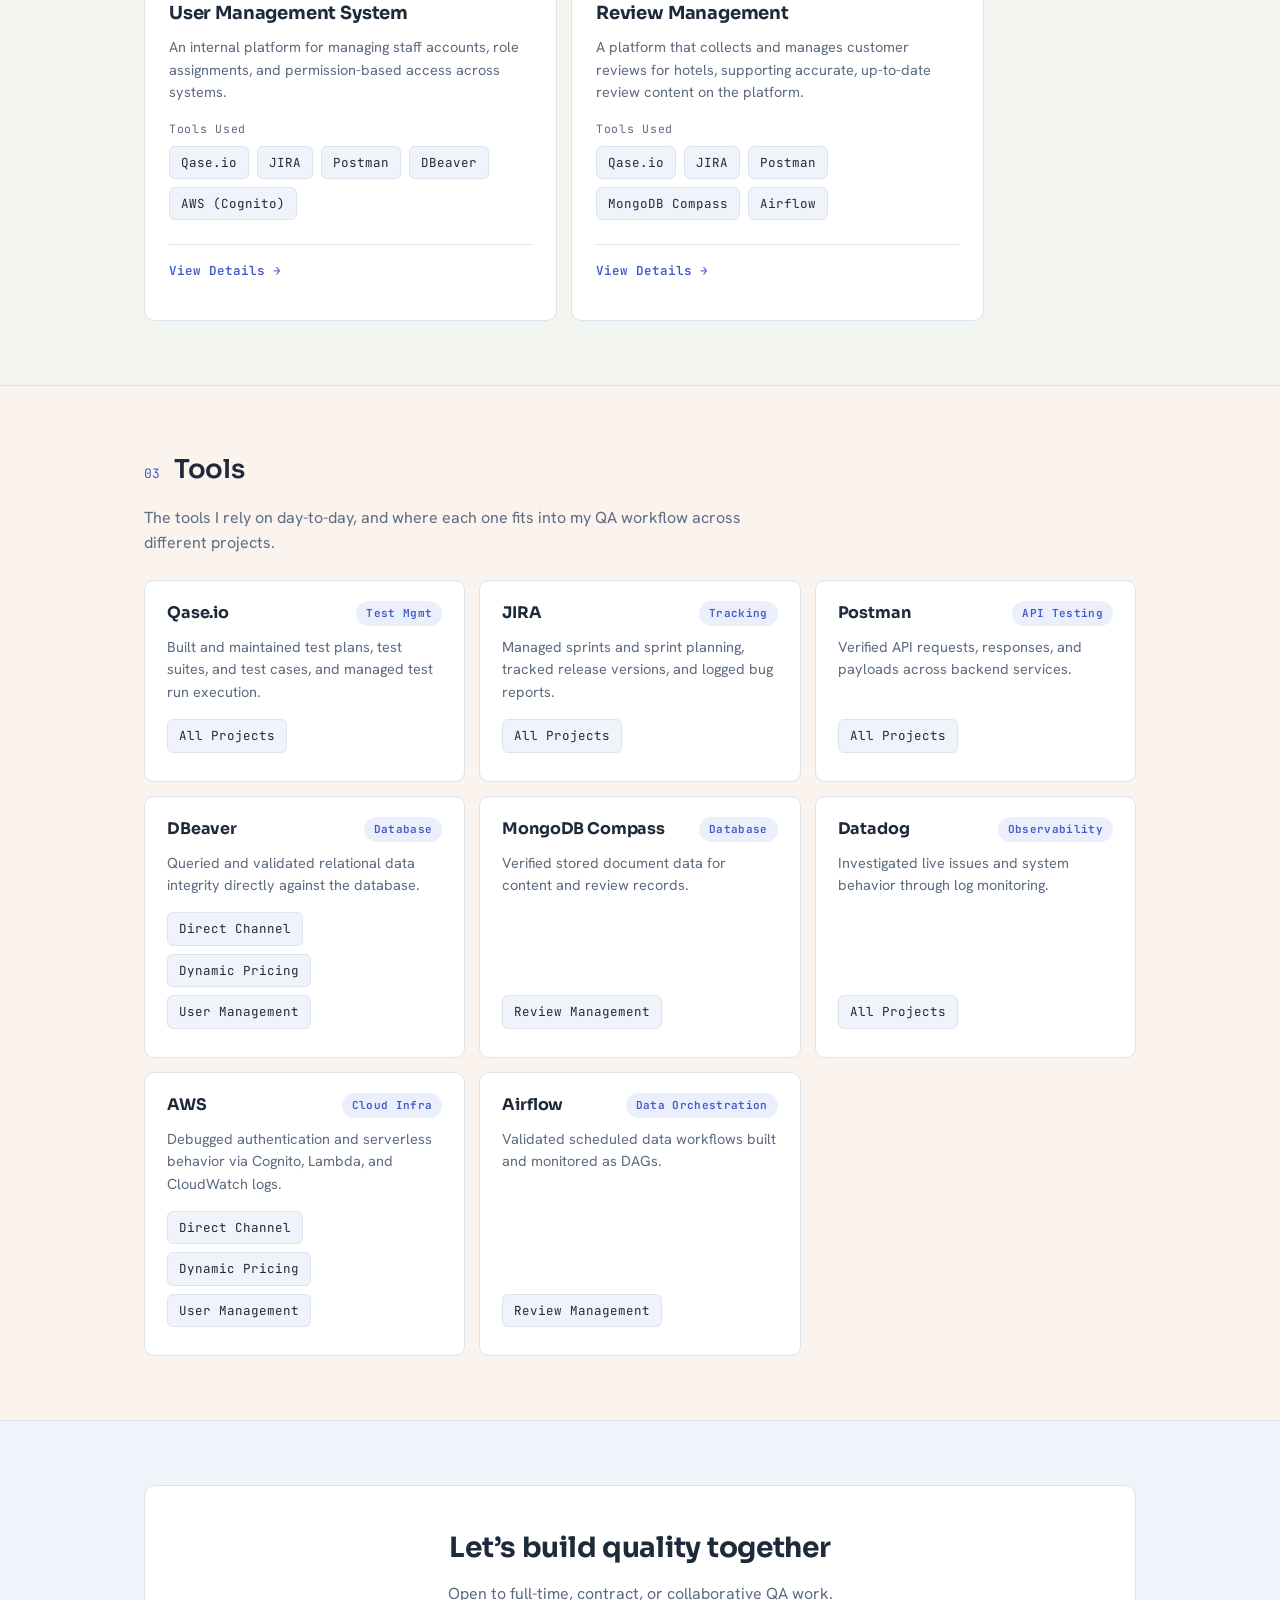
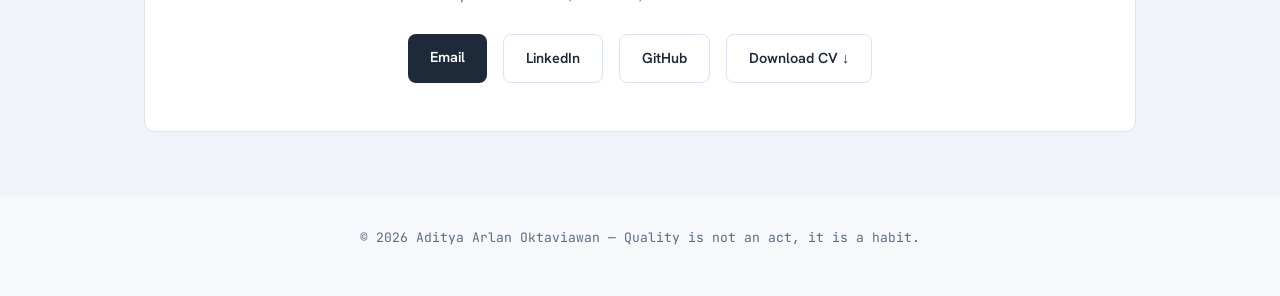
==== commit 369e30c0: "add tools section" ====
--- a/index.html
+++ b/index.html
@@ -121,10 +121,6 @@
               <div class="num">3+</div>
               <div class="label">Years of QA Experience</div>
             </div>
-            <div class="stat">
-              <div class="num">2</div>
-              <div class="label">Web3 Products Launched</div>
-            </div>
           </div>
         </div>
       </div>
@@ -148,37 +144,130 @@
             </div>
             <h3>Direct Channel</h3>
             <p>Customer-facing hotel booking platform that allows users to search hotels, select rooms and plans, apply promotions, complete payments, manage bookings, and cancel reservations.</p>
+            <div class="case-tools-label mono">Tools Used</div>
+            <div class="tag-list"><span class="tag">Qase.io</span><span class="tag">JIRA</span><span class="tag">Postman</span><span class="tag">DBeaver</span><span class="tag">AWS</span><span class="tag">Datadog</span></div>
             <p class="case-cta"><a href="direct-channel.html">View Details &rarr;</a></p>
           </article>
 
           <article class="case">
             <div class="case-top">
               <span class="case-id mono">P-002</span>
-              <span class="badge">WEB APPLICATION</span>
-            </div>
-            <h3>Dynamic Pricing Dashboard</h3>
-            <p>Internal hotel pricing-management platform covering property pricing configuration, occupancy-based pricing, scheduled adjustments, access control, bulk operations, and downstream price distribution.</p>
+              <span class="badge">PRICING SYSTEM</span>
+            </div>
+            <h3>Dynamic Pricing</h3>
+            <p>An internal platform that calculates and manages hotel room pricing and rates, ensuring accurate, consistent pricing is reflected across booking channels.</p>
+            <div class="case-tools-label mono">Tools Used</div>
+            <div class="tag-list"><span class="tag">Qase.io</span><span class="tag">JIRA</span><span class="tag">Postman</span><span class="tag">DBeaver</span><span class="tag">AWS (Lambda, CloudWatch)</span></div>
             <p class="case-cta"><a href="dynamic-pricing-dashboard.html">View Details &rarr;</a></p>
           </article>
 
           <article class="case">
             <div class="case-top">
               <span class="case-id mono">P-003</span>
-              <span class="badge">WEB APPLICATION</span>
-            </div>
-            <h3>Review Management</h3>
-            <p>AI-powered hotel review-management platform covering review collection, sentiment analysis, AI-assisted replies, moderation workflows, analytics, access control, and external review-platform integrations.</p>
-            <p class="case-cta"><a href="review-management.html">View Details &rarr;</a></p>
+              <span class="badge">INTERNAL TOOL</span>
+            </div>
+            <h3>User Management System</h3>
+            <p>An internal platform for managing staff accounts, role assignments, and permission-based access across systems.</p>
+            <div class="case-tools-label mono">Tools Used</div>
+            <div class="tag-list"><span class="tag">Qase.io</span><span class="tag">JIRA</span><span class="tag">Postman</span><span class="tag">DBeaver</span><span class="tag">AWS (Cognito)</span></div>
+            <p class="case-cta"><a href="identity-access-management.html">View Details &rarr;</a></p>
           </article>
 
           <article class="case">
             <div class="case-top">
               <span class="case-id mono">P-004</span>
-              <span class="badge">WEB APPLICATION</span>
-            </div>
-            <h3>User Management System</h3>
-            <p>Internal user and access-management platform covering user lifecycle, permissions, property-level access, authentication, and connected-product authorization.</p>
-            <p class="case-cta"><a href="identity-access-management.html">View Details &rarr;</a></p>
+              <span class="badge">CONTENT PLATFORM</span>
+            </div>
+            <h3>Review Management</h3>
+            <p>A platform that collects and manages customer reviews for hotels, supporting accurate, up-to-date review content on the platform.</p>
+            <div class="case-tools-label mono">Tools Used</div>
+            <div class="tag-list"><span class="tag">Qase.io</span><span class="tag">JIRA</span><span class="tag">Postman</span><span class="tag">MongoDB Compass</span><span class="tag">Airflow</span></div>
+            <p class="case-cta"><a href="review-management.html">View Details &rarr;</a></p>
+          </article>
+
+        </div>
+      </div>
+    </section>
+
+    <!-- ============================================================
+         TOOLS & ENVIRONMENT
+         ============================================================ -->
+    <section id="tools">
+      <div class="wrap">
+        <div class="sec-head"><span class="sec-num mono">03</span><h2>Tools</h2></div>
+        <p class="projects-intro">The tools I rely on day-to-day, and where each one fits into my QA workflow across different projects.</p>
+        <div class="tools-grid">
+
+          <article class="tool">
+            <div class="tool-top">
+              <h3>Qase.io</h3>
+              <span class="tool-cat mono">Test Mgmt</span>
+            </div>
+            <p>Built and maintained test plans, test suites, and test cases, and managed test run execution.</p>
+            <div class="tag-list"><span class="tag">All Projects</span></div>
+          </article>
+
+          <article class="tool">
+            <div class="tool-top">
+              <h3>JIRA</h3>
+              <span class="tool-cat mono">Tracking</span>
+            </div>
+            <p>Managed sprints and sprint planning, tracked release versions, and logged bug reports.</p>
+            <div class="tag-list"><span class="tag">All Projects</span></div>
+          </article>
+
+          <article class="tool">
+            <div class="tool-top">
+              <h3>Postman</h3>
+              <span class="tool-cat mono">API Testing</span>
+            </div>
+            <p>Verified API requests, responses, and payloads across backend services.</p>
+            <div class="tag-list"><span class="tag">All Projects</span></div>
+          </article>
+
+          <article class="tool">
+            <div class="tool-top">
+              <h3>DBeaver</h3>
+              <span class="tool-cat mono">Database</span>
+            </div>
+            <p>Queried and validated relational data integrity directly against the database.</p>
+            <div class="tag-list"><span class="tag">Direct Channel</span><span class="tag">Dynamic Pricing</span><span class="tag">User Management</span></div>
+          </article>
+
+          <article class="tool">
+            <div class="tool-top">
+              <h3>MongoDB Compass</h3>
+              <span class="tool-cat mono">Database</span>
+            </div>
+            <p>Verified stored document data for content and review records.</p>
+            <div class="tag-list"><span class="tag">Review Management</span></div>
+          </article>
+
+          <article class="tool">
+            <div class="tool-top">
+              <h3>Datadog</h3>
+              <span class="tool-cat mono">Observability</span>
+            </div>
+            <p>Investigated live issues and system behavior through log monitoring.</p>
+            <div class="tag-list"><span class="tag">All Projects</span></div>
+          </article>
+
+          <article class="tool">
+            <div class="tool-top">
+              <h3>AWS</h3>
+              <span class="tool-cat mono">Cloud Infra</span>
+            </div>
+            <p>Debugged authentication and serverless behavior via Cognito, Lambda, and CloudWatch logs.</p>
+            <div class="tag-list"><span class="tag">Direct Channel</span><span class="tag">Dynamic Pricing</span><span class="tag">User Management</span></div>
+          </article>
+
+          <article class="tool">
+            <div class="tool-top">
+              <h3>Airflow</h3>
+              <span class="tool-cat mono">Data Orchestration</span>
+            </div>
+            <p>Validated scheduled data workflows built and monitored as DAGs.</p>
+            <div class="tag-list"><span class="tag">Review Management</span></div>
           </article>
 
         </div>
--- a/styles.css
+++ b/styles.css
@@ -390,6 +390,54 @@
 }
 
 /* ============================================================
+   TOOLS & ENVIRONMENT
+   ============================================================ */
+.tools-grid {
+  display: grid;
+  grid-template-columns: repeat(3, 1fr);
+  gap: 14px;
+}
+@media (max-width: 960px) {
+  .tools-grid { grid-template-columns: repeat(2, 1fr); }
+}
+.tool {
+  border: 1px solid var(--line);
+  border-radius: var(--radius);
+  background: #fff;
+  padding: 20px 22px;
+  display: flex;
+  flex-direction: column;
+  transition: border-color 0.15s ease, transform 0.15s ease;
+}
+.tool:hover { border-color: var(--accent); transform: translateY(-2px); }
+.tool-top {
+  display: flex;
+  justify-content: space-between;
+  align-items: center;
+  gap: 8px;
+  margin-bottom: 10px;
+}
+.tool h3 { font-size: 16px; margin: 0; }
+.tool-cat {
+  font-family: 'JetBrains Mono', monospace;
+  font-size: 11px;
+  font-weight: 600;
+  letter-spacing: 0.03em;
+  padding: 4px 10px;
+  border-radius: 100px;
+  background: var(--accent-soft);
+  color: var(--accent);
+  white-space: nowrap;
+}
+.tool p {
+  color: var(--ink-soft);
+  font-size: 14.5px;
+  margin: 0 0 16px;
+  flex: 1;
+}
+.tool .tag-list { margin-top: auto; }
+
+/* ============================================================
    PROJECTS / TEST ARTIFACTS (test case log)
    ============================================================ */
 .projects-intro {
@@ -439,6 +487,15 @@
   font-size: 12.5px;
   color: var(--ink-soft);
 }
+
+.case-tools-label {
+  font-family: 'JetBrains Mono', ui-monospace, monospace;
+  font-size: 11.5px;
+  letter-spacing: 0.06em;
+  color: var(--ink-soft);
+  margin: 0 0 8px;
+}
+.case .tag-list { margin-bottom: 16px; }
 
 .badge {
   font-family: 'JetBrains Mono', monospace;
@@ -532,6 +589,15 @@
   margin-top: -10px;
 }
 
+.sec-tools-label {
+  font-family: 'JetBrains Mono', ui-monospace, monospace;
+  font-size: 11.5px;
+  letter-spacing: 0.06em;
+  color: var(--ink-soft);
+  margin: 0 0 10px;
+}
+.sec-tools { margin-bottom: 4px; }
+
 /* Right-hand "fact box" on the Overview section */
 .about-fact-box {
   border: 1px solid var(--line);
